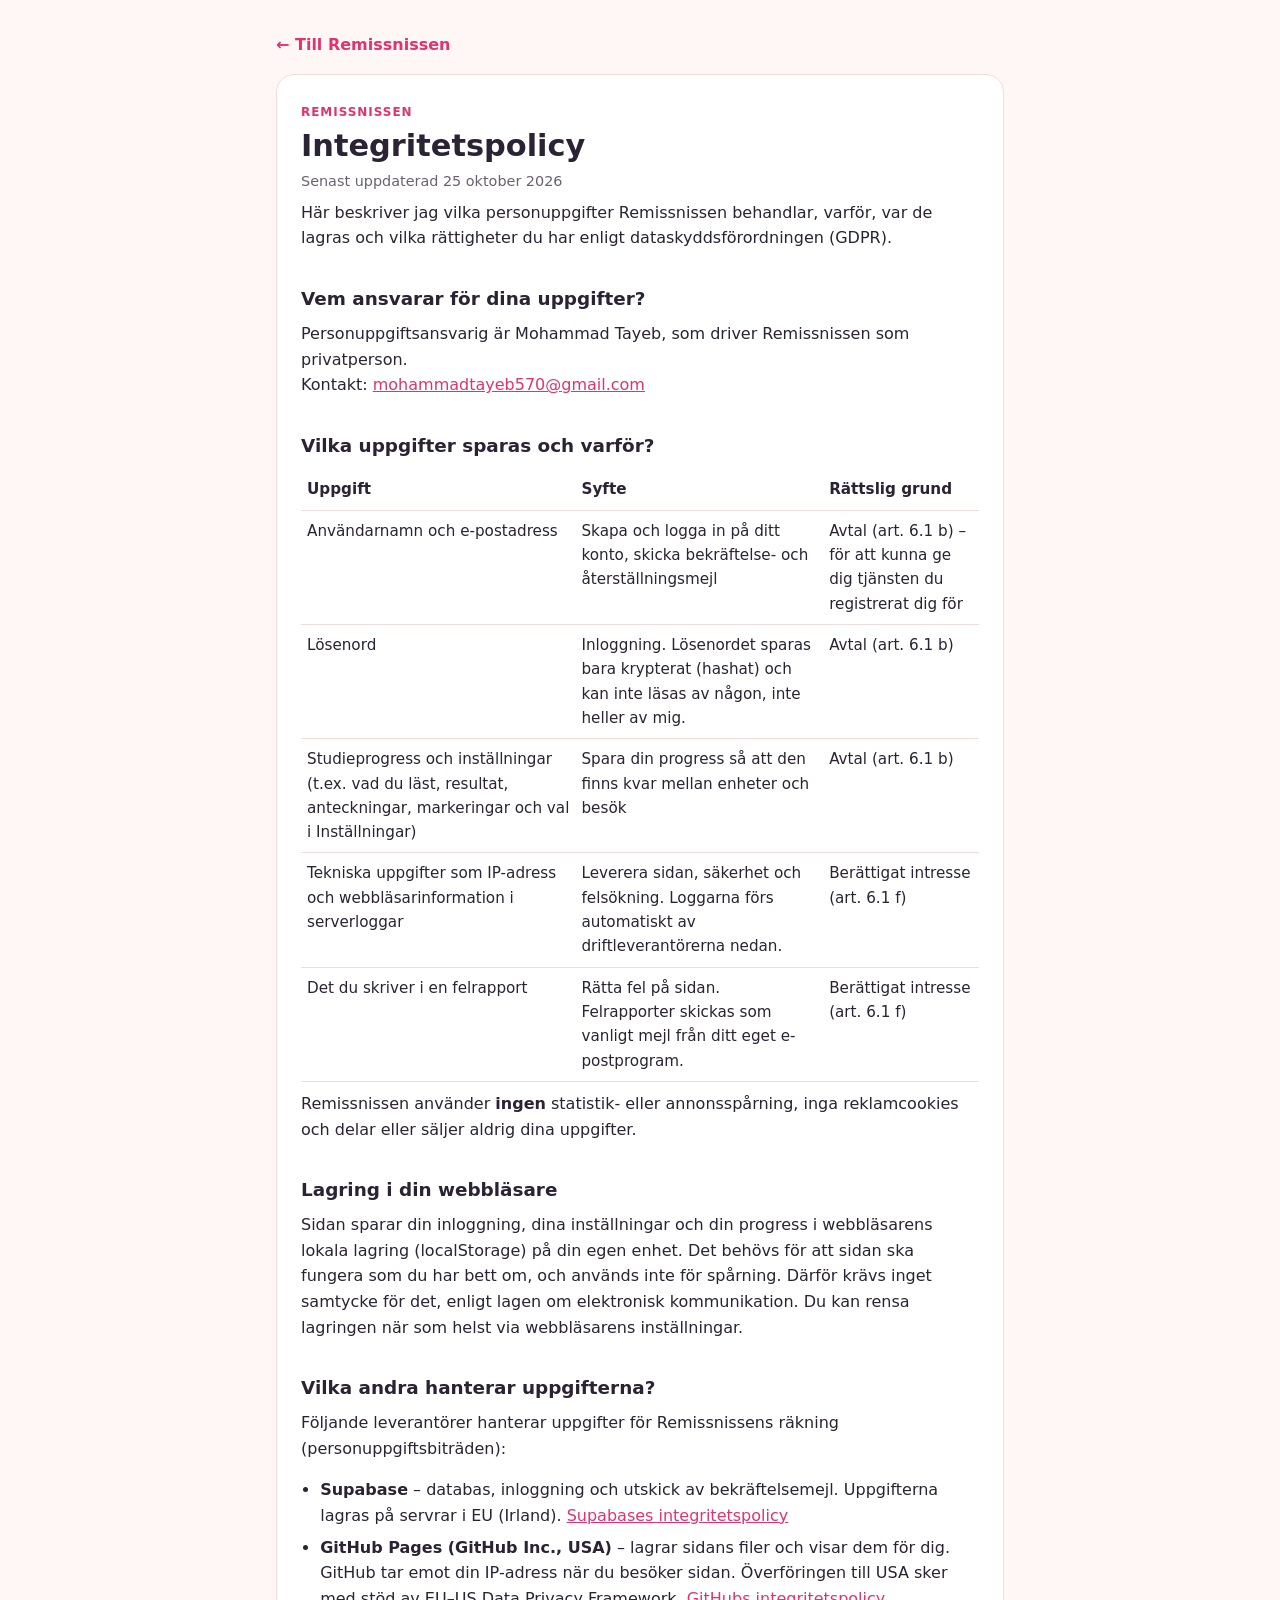
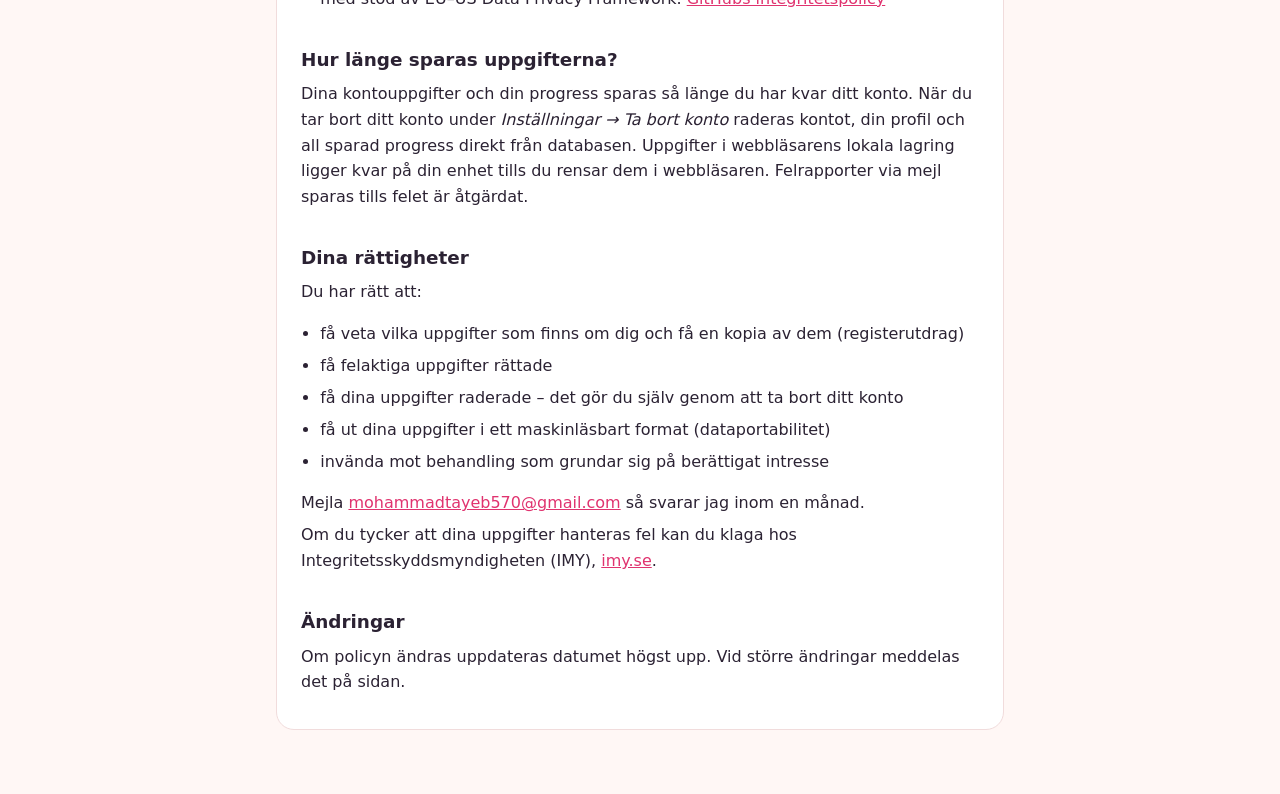
==== integritet.html @ 73d38bdd "GDPR: integritetspolicy, länkar och lokal supabase-js" ====
<!doctype html>
<html lang="sv">
<head>
<meta charset="utf-8">
<meta name="viewport" content="width=device-width,initial-scale=1">
<meta name="author" content="Mohammad Tayeb">
<title>Integritetspolicy · Remissnissen</title>
<link rel="icon" href="/favicon.ico" sizes="48x48">
<link rel="icon" type="image/png" sizes="192x192" href="/images/favicon-192.png">
<style>
:root{--bg:#fff7f5;--card:#ffffff;--ink:#2b2233;--muted:#6b6070;--line:#f1dcdc;--accent:#e0336f}
@media (prefers-color-scheme:dark){:root{--bg:#1c1820;--card:#26212b;--ink:#f1eaf3;--muted:#b7aabd;--line:#3a3240;--accent:#ff6b9a}}
*{box-sizing:border-box}
body{margin:0;background:var(--bg);color:var(--ink);font:16px/1.6 system-ui,-apple-system,"Segoe UI",Roboto,sans-serif}
main{max-width:760px;margin:0 auto;padding:32px 16px 64px}
.card{background:var(--card);border:1px solid var(--line);border-radius:18px;padding:28px 24px}
h1{font-size:1.9rem;line-height:1.2;margin:.2em 0 .2em}
h2{font-size:1.15rem;margin:1.8em 0 .4em}
p,li{margin:.4em 0}
ul{padding-left:1.2em}
.eyebrow{font-size:.75rem;letter-spacing:.08em;text-transform:uppercase;color:var(--accent);font-weight:700}
.muted{color:var(--muted);font-size:.9rem}
a{color:var(--accent)}
table{width:100%;border-collapse:collapse;font-size:.95rem;margin:.6em 0}
th,td{text-align:left;vertical-align:top;padding:8px 6px;border-bottom:1px solid var(--line)}
th{font-weight:600}
.back{display:inline-block;margin-bottom:16px;text-decoration:none;font-weight:600}
@media (max-width:560px){table,thead,tbody,tr,th,td{display:block}thead{display:none}td{border:0;padding:2px 0}tr{border-bottom:1px solid var(--line);padding:8px 0}td:first-child{font-weight:600}}
</style>
</head>
<body>
<main>
<a class="back" href="/">← Till Remissnissen</a>
<div class="card">
<div class="eyebrow">Remissnissen</div>
<h1>Integritetspolicy</h1>
<p class="muted">Senast uppdaterad 25 oktober 2026</p>

<p>Här beskriver jag vilka personuppgifter Remissnissen behandlar, varför, var de lagras och vilka rättigheter du har enligt dataskyddsförordningen (GDPR).</p>

<h2>Vem ansvarar för dina uppgifter?</h2>
<p>Personuppgiftsansvarig är Mohammad Tayeb, som driver Remissnissen som privatperson.<br>
Kontakt: <a href="mailto:mohammadtayeb570@gmail.com">mohammadtayeb570@gmail.com</a></p>

<h2>Vilka uppgifter sparas och varför?</h2>
<table>
<thead><tr><th>Uppgift</th><th>Syfte</th><th>Rättslig grund</th></tr></thead>
<tbody>
<tr><td>Användarnamn och e-postadress</td><td>Skapa och logga in på ditt konto, skicka bekräftelse- och återställningsmejl</td><td>Avtal (art. 6.1 b) – för att kunna ge dig tjänsten du registrerat dig för</td></tr>
<tr><td>Lösenord</td><td>Inloggning. Lösenordet sparas bara krypterat (hashat) och kan inte läsas av någon, inte heller av mig.</td><td>Avtal (art. 6.1 b)</td></tr>
<tr><td>Studieprogress och inställningar (t.ex. vad du läst, resultat, anteckningar, markeringar och val i Inställningar)</td><td>Spara din progress så att den finns kvar mellan enheter och besök</td><td>Avtal (art. 6.1 b)</td></tr>
<tr><td>Tekniska uppgifter som IP-adress och webbläsarinformation i serverloggar</td><td>Leverera sidan, säkerhet och felsökning. Loggarna förs automatiskt av driftleverantörerna nedan.</td><td>Berättigat intresse (art. 6.1 f)</td></tr>
<tr><td>Det du skriver i en felrapport</td><td>Rätta fel på sidan. Felrapporter skickas som vanligt mejl från ditt eget e-postprogram.</td><td>Berättigat intresse (art. 6.1 f)</td></tr>
</tbody>
</table>
<p>Remissnissen använder <strong>ingen</strong> statistik- eller annonsspårning, inga reklamcookies och delar eller säljer aldrig dina uppgifter.</p>

<h2>Lagring i din webbläsare</h2>
<p>Sidan sparar din inloggning, dina inställningar och din progress i webbläsarens lokala lagring (localStorage) på din egen enhet. Det behövs för att sidan ska fungera som du har bett om, och används inte för spårning. Därför krävs inget samtycke för det, enligt lagen om elektronisk kommunikation. Du kan rensa lagringen när som helst via webbläsarens inställningar.</p>

<h2>Vilka andra hanterar uppgifterna?</h2>
<p>Följande leverantörer hanterar uppgifter för Remissnissens räkning (personuppgiftsbiträden):</p>
<ul>
<li><strong>Supabase</strong> – databas, inloggning och utskick av bekräftelsemejl. Uppgifterna lagras på servrar i EU (Irland). <a href="https://supabase.com/privacy" rel="noopener">Supabases integritetspolicy</a></li>
<li><strong>GitHub Pages (GitHub Inc., USA)</strong> – lagrar sidans filer och visar dem för dig. GitHub tar emot din IP-adress när du besöker sidan. Överföringen till USA sker med stöd av EU–US Data Privacy Framework. <a href="https://docs.github.com/en/site-policy/privacy-policies/github-general-privacy-statement" rel="noopener">GitHubs integritetspolicy</a></li>
</ul>

<h2>Hur länge sparas uppgifterna?</h2>
<p>Dina kontouppgifter och din progress sparas så länge du har kvar ditt konto. När du tar bort ditt konto under <em>Inställningar → Ta bort konto</em> raderas kontot, din profil och all sparad progress direkt från databasen. Uppgifter i webbläsarens lokala lagring ligger kvar på din enhet tills du rensar dem i webbläsaren. Felrapporter via mejl sparas tills felet är åtgärdat.</p>

<h2>Dina rättigheter</h2>
<p>Du har rätt att:</p>
<ul>
<li>få veta vilka uppgifter som finns om dig och få en kopia av dem (registerutdrag)</li>
<li>få felaktiga uppgifter rättade</li>
<li>få dina uppgifter raderade – det gör du själv genom att ta bort ditt konto</li>
<li>få ut dina uppgifter i ett maskinläsbart format (dataportabilitet)</li>
<li>invända mot behandling som grundar sig på berättigat intresse</li>
</ul>
<p>Mejla <a href="mailto:mohammadtayeb570@gmail.com">mohammadtayeb570@gmail.com</a> så svarar jag inom en månad.</p>
<p>Om du tycker att dina uppgifter hanteras fel kan du klaga hos Integritetsskyddsmyndigheten (IMY), <a href="https://www.imy.se" rel="noopener">imy.se</a>.</p>

<h2>Ändringar</h2>
<p>Om policyn ändras uppdateras datumet högst upp. Vid större ändringar meddelas det på sidan.</p>
</div>
</main>
</body>
</html>
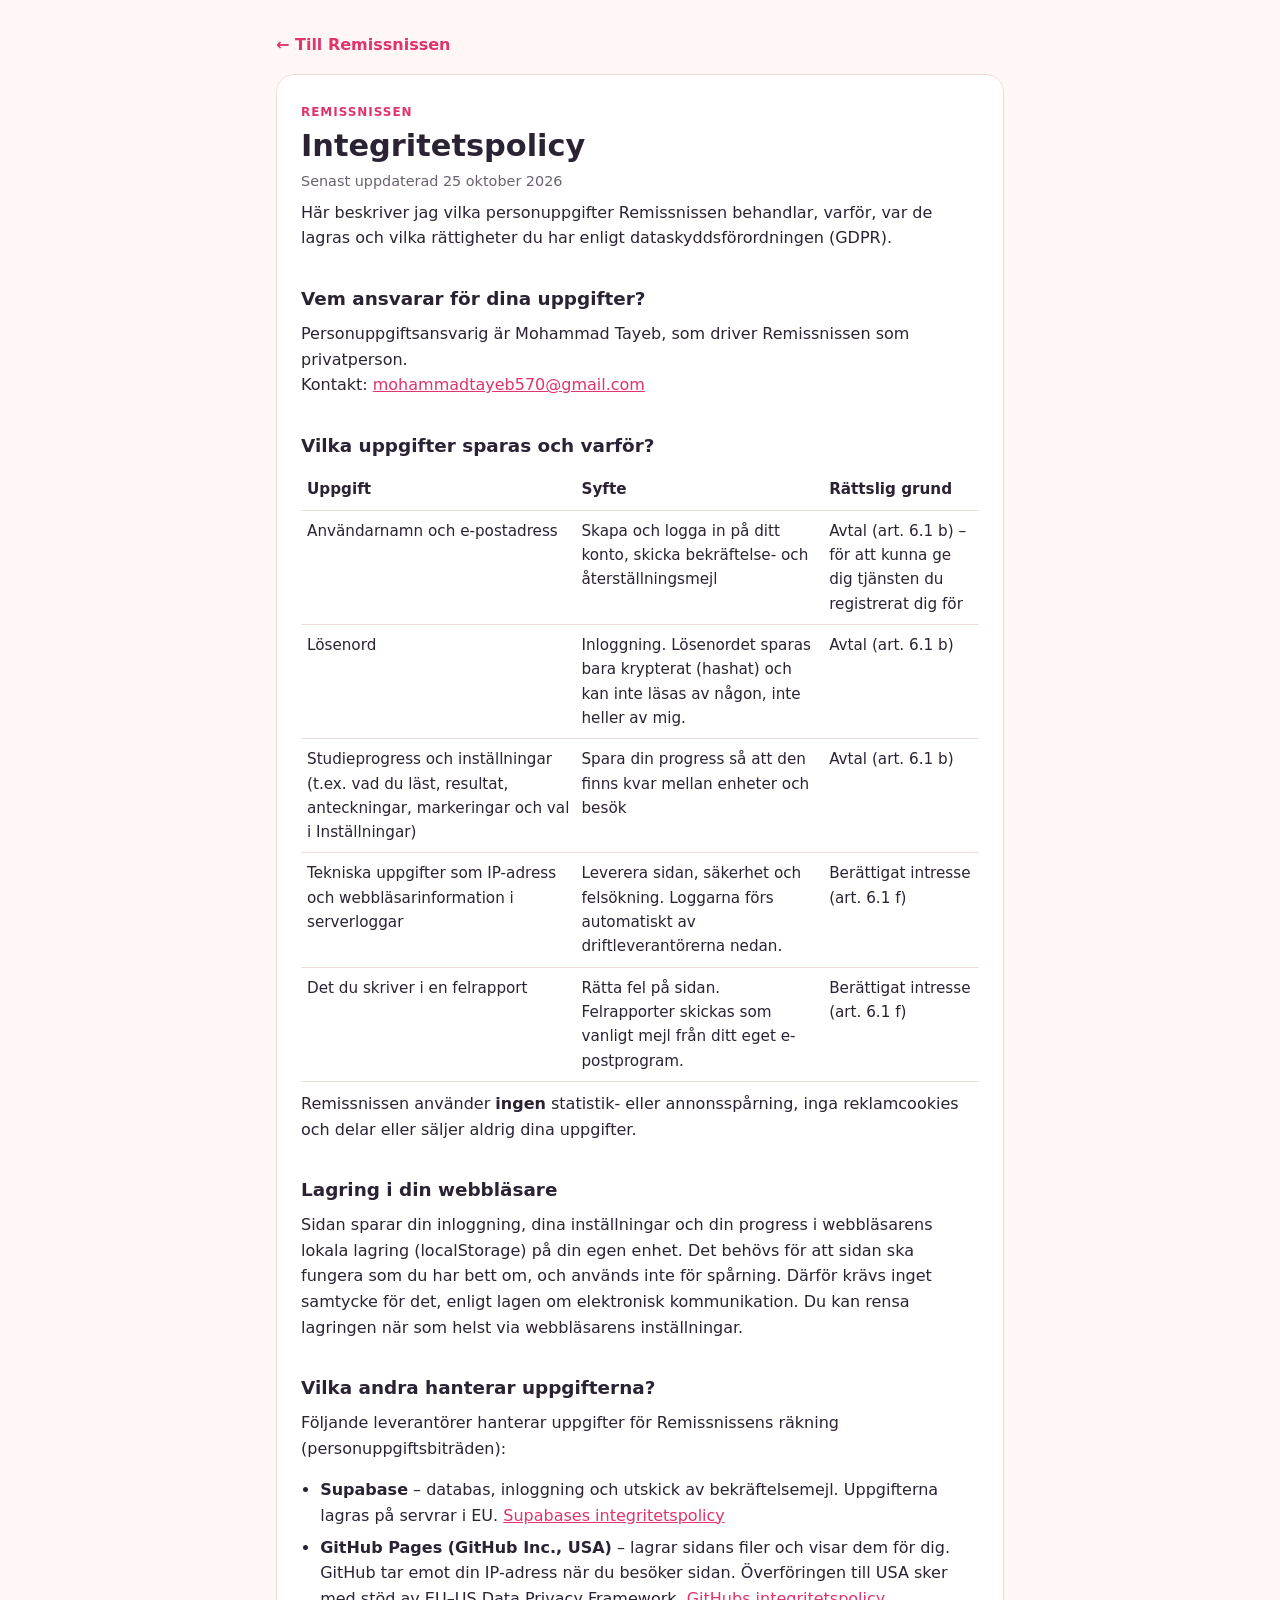
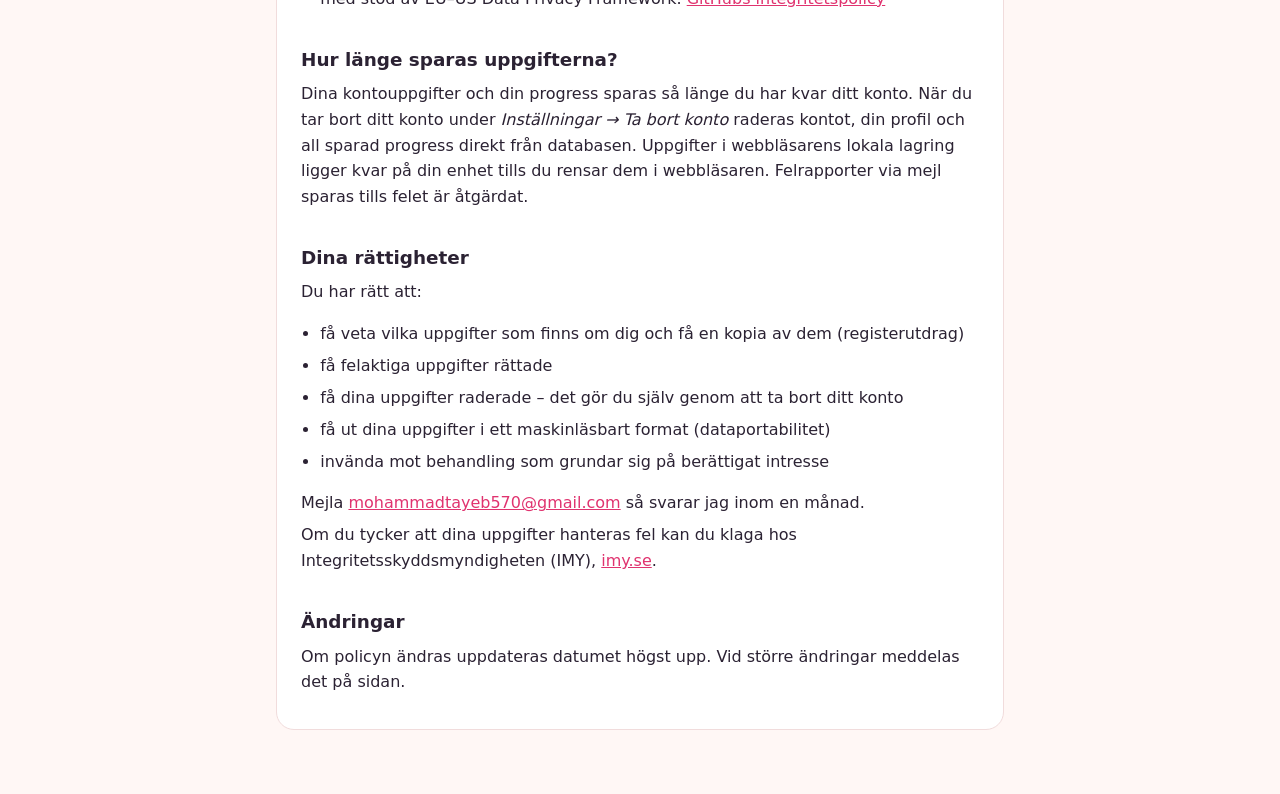
==== commit cf54c3fa: "Update Supabase description in integritet.html" ====
--- a/integritet.html
+++ b/integritet.html
@@ -61,7 +61,7 @@
 <h2>Vilka andra hanterar uppgifterna?</h2>
 <p>Följande leverantörer hanterar uppgifter för Remissnissens räkning (personuppgiftsbiträden):</p>
 <ul>
-<li><strong>Supabase</strong> – databas, inloggning och utskick av bekräftelsemejl. Uppgifterna lagras på servrar i EU (Irland). <a href="https://supabase.com/privacy" rel="noopener">Supabases integritetspolicy</a></li>
+<li><strong>Supabase</strong> – databas, inloggning och utskick av bekräftelsemejl. Uppgifterna lagras på servrar i EU. <a href="https://supabase.com/privacy" rel="noopener">Supabases integritetspolicy</a></li>
 <li><strong>GitHub Pages (GitHub Inc., USA)</strong> – lagrar sidans filer och visar dem för dig. GitHub tar emot din IP-adress när du besöker sidan. Överföringen till USA sker med stöd av EU–US Data Privacy Framework. <a href="https://docs.github.com/en/site-policy/privacy-policies/github-general-privacy-statement" rel="noopener">GitHubs integritetspolicy</a></li>
 </ul>
 
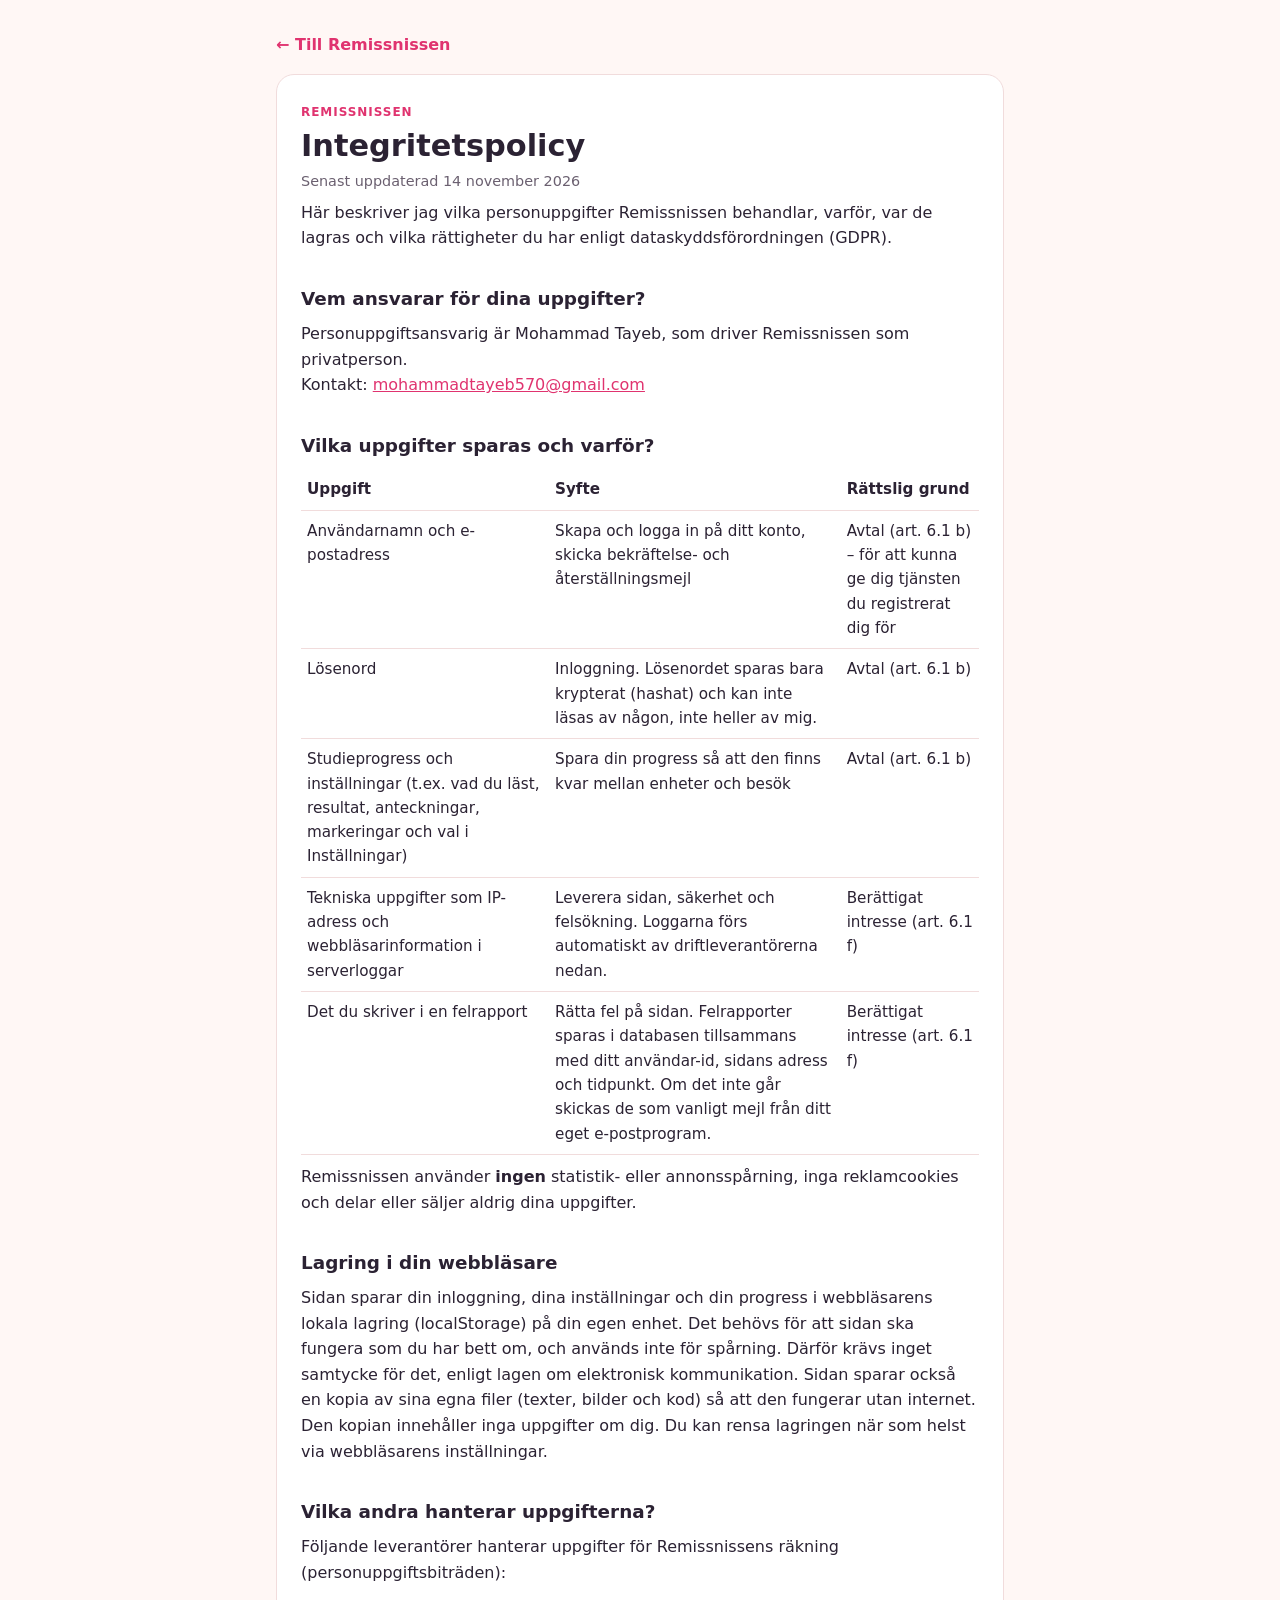
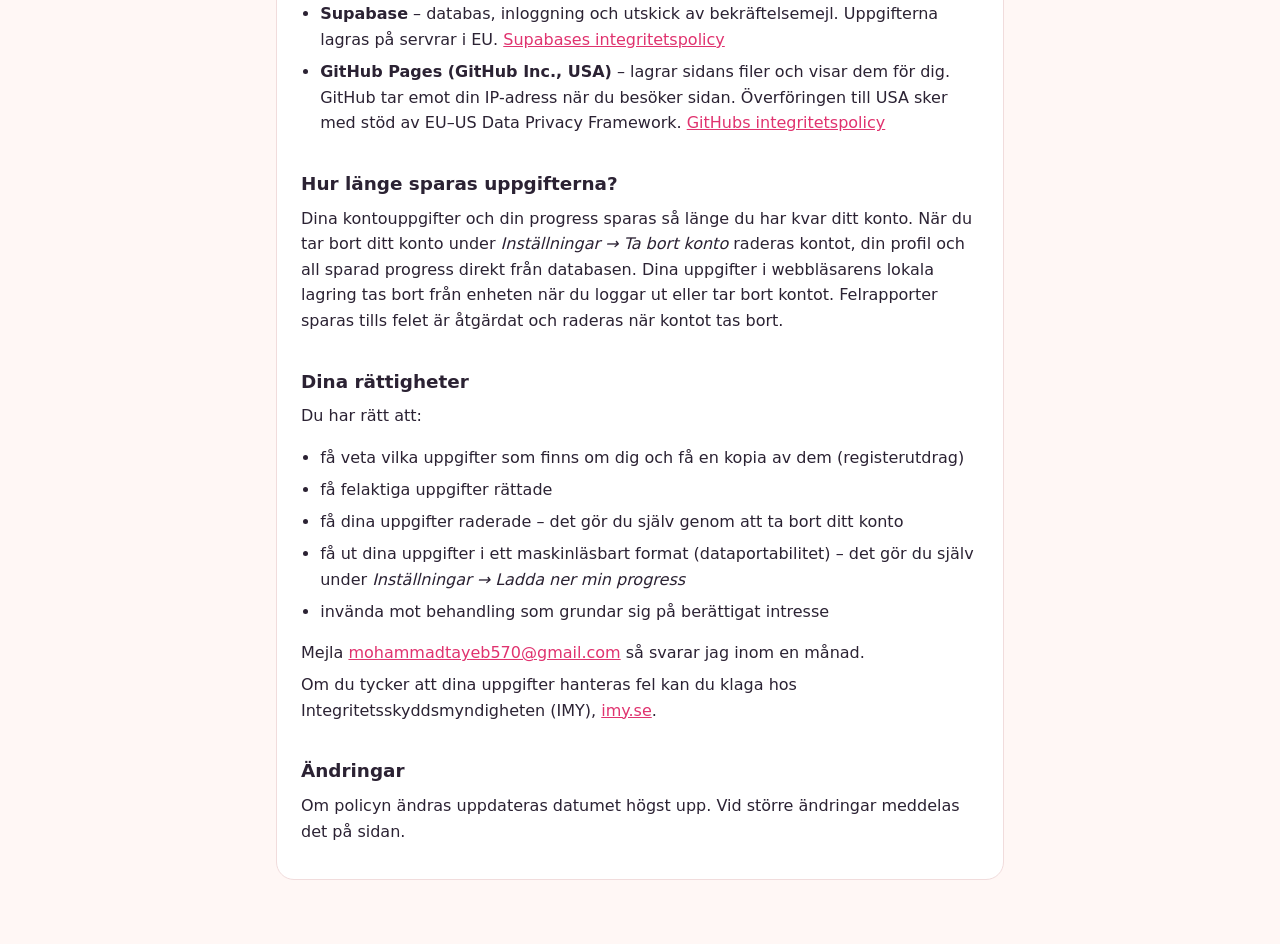
==== commit 2848e946: "Skalet: synk, laddning vid behov, offline och felrapporter" ====
--- a/integritet.html
+++ b/integritet.html
@@ -7,9 +7,11 @@
 <title>Integritetspolicy · Remissnissen</title>
 <link rel="icon" href="/favicon.ico" sizes="48x48">
 <link rel="icon" type="image/png" sizes="192x192" href="/images/favicon-192.png">
+<script>try{var p=JSON.parse(localStorage.getItem("remissnissen.settings.v2")||"null");if(p&&(p.theme==="dark"||p.theme==="light"))document.documentElement.setAttribute("data-theme",p.theme);}catch(e){}</script>
 <style>
 :root{--bg:#fff7f5;--card:#ffffff;--ink:#2b2233;--muted:#6b6070;--line:#f1dcdc;--accent:#e0336f}
-@media (prefers-color-scheme:dark){:root{--bg:#1c1820;--card:#26212b;--ink:#f1eaf3;--muted:#b7aabd;--line:#3a3240;--accent:#ff6b9a}}
+@media (prefers-color-scheme:dark){:root:not([data-theme="light"]){--bg:#1c1820;--card:#26212b;--ink:#f1eaf3;--muted:#b7aabd;--line:#3a3240;--accent:#ff6b9a}}
+:root[data-theme="dark"]{--bg:#1c1820;--card:#26212b;--ink:#f1eaf3;--muted:#b7aabd;--line:#3a3240;--accent:#ff6b9a}
 *{box-sizing:border-box}
 body{margin:0;background:var(--bg);color:var(--ink);font:16px/1.6 system-ui,-apple-system,"Segoe UI",Roboto,sans-serif}
 main{max-width:760px;margin:0 auto;padding:32px 16px 64px}
@@ -34,7 +36,7 @@
 <div class="card">
 <div class="eyebrow">Remissnissen</div>
 <h1>Integritetspolicy</h1>
-<p class="muted">Senast uppdaterad 25 oktober 2026</p>
+<p class="muted">Senast uppdaterad 14 november 2026</p>
 
 <p>Här beskriver jag vilka personuppgifter Remissnissen behandlar, varför, var de lagras och vilka rättigheter du har enligt dataskyddsförordningen (GDPR).</p>
 
@@ -50,13 +52,13 @@
 <tr><td>Lösenord</td><td>Inloggning. Lösenordet sparas bara krypterat (hashat) och kan inte läsas av någon, inte heller av mig.</td><td>Avtal (art. 6.1 b)</td></tr>
 <tr><td>Studieprogress och inställningar (t.ex. vad du läst, resultat, anteckningar, markeringar och val i Inställningar)</td><td>Spara din progress så att den finns kvar mellan enheter och besök</td><td>Avtal (art. 6.1 b)</td></tr>
 <tr><td>Tekniska uppgifter som IP-adress och webbläsarinformation i serverloggar</td><td>Leverera sidan, säkerhet och felsökning. Loggarna förs automatiskt av driftleverantörerna nedan.</td><td>Berättigat intresse (art. 6.1 f)</td></tr>
-<tr><td>Det du skriver i en felrapport</td><td>Rätta fel på sidan. Felrapporter skickas som vanligt mejl från ditt eget e-postprogram.</td><td>Berättigat intresse (art. 6.1 f)</td></tr>
+<tr><td>Det du skriver i en felrapport</td><td>Rätta fel på sidan. Felrapporter sparas i databasen tillsammans med ditt användar-id, sidans adress och tidpunkt. Om det inte går skickas de som vanligt mejl från ditt eget e-postprogram.</td><td>Berättigat intresse (art. 6.1 f)</td></tr>
 </tbody>
 </table>
 <p>Remissnissen använder <strong>ingen</strong> statistik- eller annonsspårning, inga reklamcookies och delar eller säljer aldrig dina uppgifter.</p>
 
 <h2>Lagring i din webbläsare</h2>
-<p>Sidan sparar din inloggning, dina inställningar och din progress i webbläsarens lokala lagring (localStorage) på din egen enhet. Det behövs för att sidan ska fungera som du har bett om, och används inte för spårning. Därför krävs inget samtycke för det, enligt lagen om elektronisk kommunikation. Du kan rensa lagringen när som helst via webbläsarens inställningar.</p>
+<p>Sidan sparar din inloggning, dina inställningar och din progress i webbläsarens lokala lagring (localStorage) på din egen enhet. Det behövs för att sidan ska fungera som du har bett om, och används inte för spårning. Därför krävs inget samtycke för det, enligt lagen om elektronisk kommunikation. Sidan sparar också en kopia av sina egna filer (texter, bilder och kod) så att den fungerar utan internet. Den kopian innehåller inga uppgifter om dig. Du kan rensa lagringen när som helst via webbläsarens inställningar.</p>
 
 <h2>Vilka andra hanterar uppgifterna?</h2>
 <p>Följande leverantörer hanterar uppgifter för Remissnissens räkning (personuppgiftsbiträden):</p>
@@ -66,7 +68,7 @@
 </ul>
 
 <h2>Hur länge sparas uppgifterna?</h2>
-<p>Dina kontouppgifter och din progress sparas så länge du har kvar ditt konto. När du tar bort ditt konto under <em>Inställningar → Ta bort konto</em> raderas kontot, din profil och all sparad progress direkt från databasen. Uppgifter i webbläsarens lokala lagring ligger kvar på din enhet tills du rensar dem i webbläsaren. Felrapporter via mejl sparas tills felet är åtgärdat.</p>
+<p>Dina kontouppgifter och din progress sparas så länge du har kvar ditt konto. När du tar bort ditt konto under <em>Inställningar → Ta bort konto</em> raderas kontot, din profil och all sparad progress direkt från databasen. Dina uppgifter i webbläsarens lokala lagring tas bort från enheten när du loggar ut eller tar bort kontot. Felrapporter sparas tills felet är åtgärdat och raderas när kontot tas bort.</p>
 
 <h2>Dina rättigheter</h2>
 <p>Du har rätt att:</p>
@@ -74,7 +76,7 @@
 <li>få veta vilka uppgifter som finns om dig och få en kopia av dem (registerutdrag)</li>
 <li>få felaktiga uppgifter rättade</li>
 <li>få dina uppgifter raderade – det gör du själv genom att ta bort ditt konto</li>
-<li>få ut dina uppgifter i ett maskinläsbart format (dataportabilitet)</li>
+<li>få ut dina uppgifter i ett maskinläsbart format (dataportabilitet) – det gör du själv under <em>Inställningar → Ladda ner min progress</em></li>
 <li>invända mot behandling som grundar sig på berättigat intresse</li>
 </ul>
 <p>Mejla <a href="mailto:mohammadtayeb570@gmail.com">mohammadtayeb570@gmail.com</a> så svarar jag inom en månad.</p>
